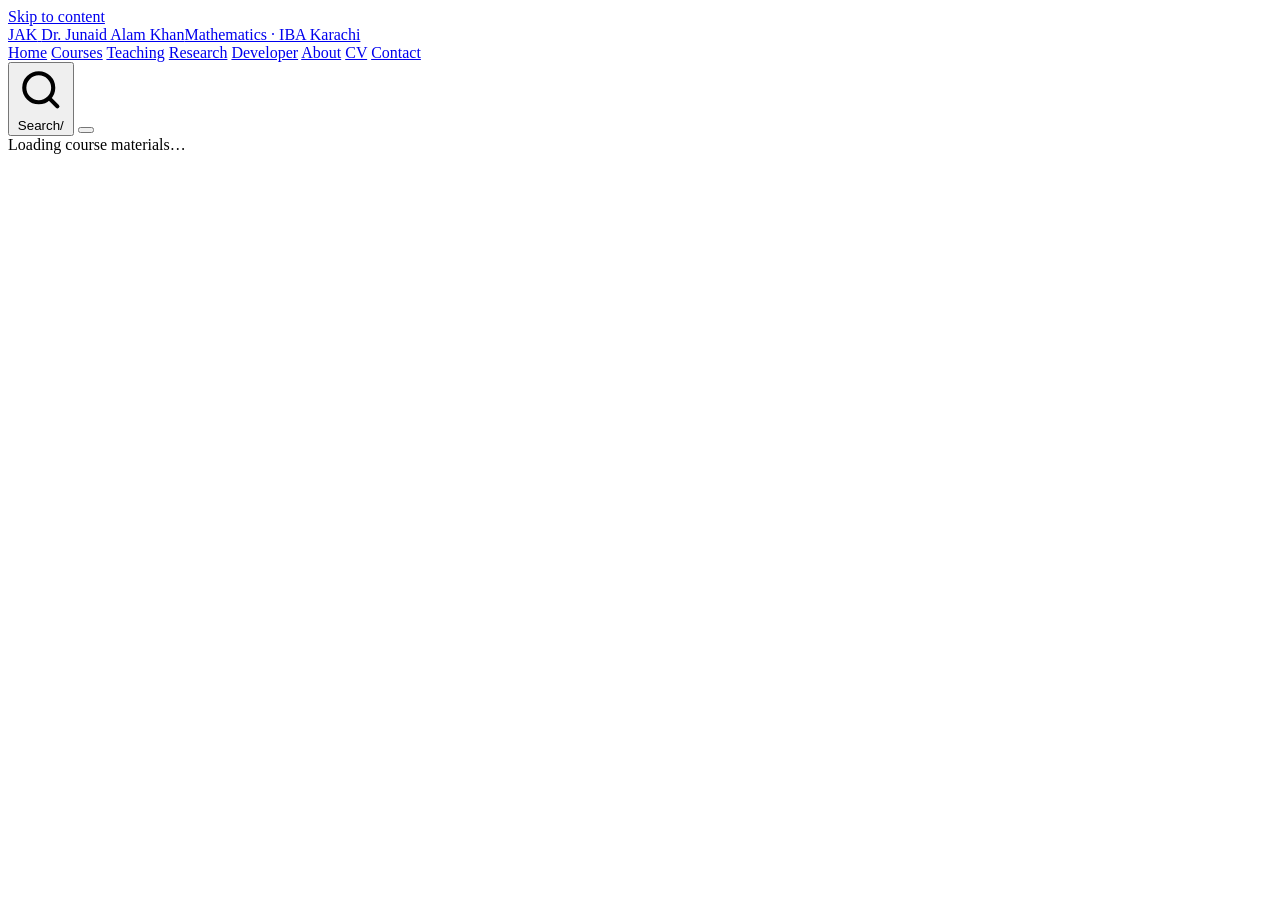
==== index.html @ 167afffb "Add initial HTML structure for the website" ====
<!doctype html>
<html lang="en">
<head>
<meta charset="utf-8">
<meta name="viewport" content="width=device-width, initial-scale=1, viewport-fit=cover">
<title>Dr. Junaid Alam Khan · Mathematics Teaching</title>
<meta name="description" content="Lectures and course materials from Dr. Junaid Alam Khan, Associate Professor of Mathematics, Institute of Business Administration, Karachi.">
<meta property="og:title" content="Dr. Junaid Alam Khan · Mathematics Teaching">
<meta property="og:description" content="Lectures, booklets and videos for Linear Algebra, Graph Theory and 9th &amp; 10th Mathematics.">
<meta property="og:type" content="website">
<meta name="theme-color" content="#15213a">
<link rel="preconnect" href="https://fonts.googleapis.com">
<link rel="preconnect" href="https://fonts.gstatic.com" crossorigin>
<link rel="stylesheet" href="https://fonts.googleapis.com/css2?family=IBM+Plex+Mono:wght@400;500&family=IBM+Plex+Sans:ital,wght@0,400;0,500;0,600;1,400&family=STIX+Two+Text:ital,wght@0,400;0,500;0,600;1,400;1,500&display=swap">
<link rel="stylesheet" href="assets/css/styles.css">
</head>
<body>
<!--APP-START-->
<a class="skip" href="#main">Skip to content</a>
<header class="site-header">
  <div class="wrap header-row">
    <a class="brand" href="#home" aria-label="Home">
      <span class="brand-mark" aria-hidden="true">JAK</span>
      <span class="brand-text"><span class="brand-name" data-bind="name">Dr. Junaid Alam Khan</span><span class="brand-sub" data-bind="brandSub">Mathematics · IBA Karachi</span></span>
    </a>
    <nav class="nav" id="nav" aria-label="Main">
      <a href="#home" data-route="home">Home</a>
      <a href="#courses" data-route="courses">Courses</a>
      <a href="#teaching" data-route="teaching">Teaching</a>
      <a href="#research" data-route="research">Research</a>
      <a href="#developer" data-route="developer">Developer</a>
      <a href="#about" data-route="about">About</a>
      <a href="#cv" data-route="cv">CV</a>
      <a href="#contact" data-route="contact">Contact</a>
    </nav>
    <div class="header-tools">
      <button class="icon-btn search-btn" id="searchBtn" type="button" aria-label="Search lectures and courses">
        <svg viewBox="0 0 24 24" fill="none" stroke="currentColor" stroke-width="2" stroke-linecap="round"><circle cx="11" cy="11" r="7"/><path d="m20 20-3.5-3.5"/></svg>
        <span class="search-label">Search</span><span class="kbd">/</span>
      </button>
      <button class="icon-btn" id="themeBtn" type="button" aria-label="Switch colour theme" title="Theme"></button>
    </div>
  </div>
</header>
<main id="main" tabindex="-1"><div class="loading-shell">Loading course materials…</div></main>
<footer class="site-footer" id="footer"></footer>
<div class="overlay" id="searchOverlay" hidden>
  <div class="search-box" role="dialog" aria-modal="true" aria-label="Search">
    <label class="sr-only" for="searchInput">Search courses and lectures</label>
    <input class="input" id="searchInput" type="search" placeholder="Search lectures, topics, courses…" autocomplete="off">
    <ul class="results" id="searchResults"></ul>
    <div class="search-foot"><span>↑ ↓ to move</span><span>Enter to open</span><span>Esc to close</span></div>
  </div>
</div>
<div class="viewer" id="viewer" hidden role="dialog" aria-modal="true" aria-labelledby="viewerTitle">
  <div class="viewer-bar">
    <div class="viewer-title"><strong id="viewerTitle"></strong><span id="viewerSub"></span></div>
  <button class="icon-btn" id="vClose" type="button" aria-label="Close viewer"><svg viewBox="0 0 24 24" fill="none" stroke="currentColor" stroke-width="2" stroke-linecap="round"><path d="M6 6l12 12M18 6 6 18"/></svg></button>
    <div class="viewer-controls">
      <button class="icon-btn" id="vPrev" type="button" aria-label="Previous page"><svg viewBox="0 0 24 24" fill="none" stroke="currentColor" stroke-width="2" stroke-linecap="round"><path d="m15 18-6-6 6-6"/></svg></button>
      <span class="pg" id="vPage">– / –</span>
      <button class="icon-btn" id="vNext" type="button" aria-label="Next page"><svg viewBox="0 0 24 24" fill="none" stroke="currentColor" stroke-width="2" stroke-linecap="round"><path d="m9 18 6-6-6-6"/></svg></button>
      <button class="icon-btn" id="vOut" type="button" aria-label="Zoom out">−</button>
      <button class="icon-btn" id="vFit" type="button" aria-label="Fit to width">Fit</button>
      <button class="icon-btn" id="vIn" type="button" aria-label="Zoom in">+</button>
      <a class="btn btn-ghost btn-sm" id="vDownload" href="#" download>Download</a>
      <a class="btn btn-ghost btn-sm" id="vOpen" href="#" target="_blank" rel="noopener">New tab</a>
    </div>
  </div>
  <div class="viewer-pages" id="vPages"></div>
</div>
<div class="toast" id="toast" hidden role="status"></div>
<script src="assets/js/app.js"></script>
<!--APP-END-->
</body>
</html>
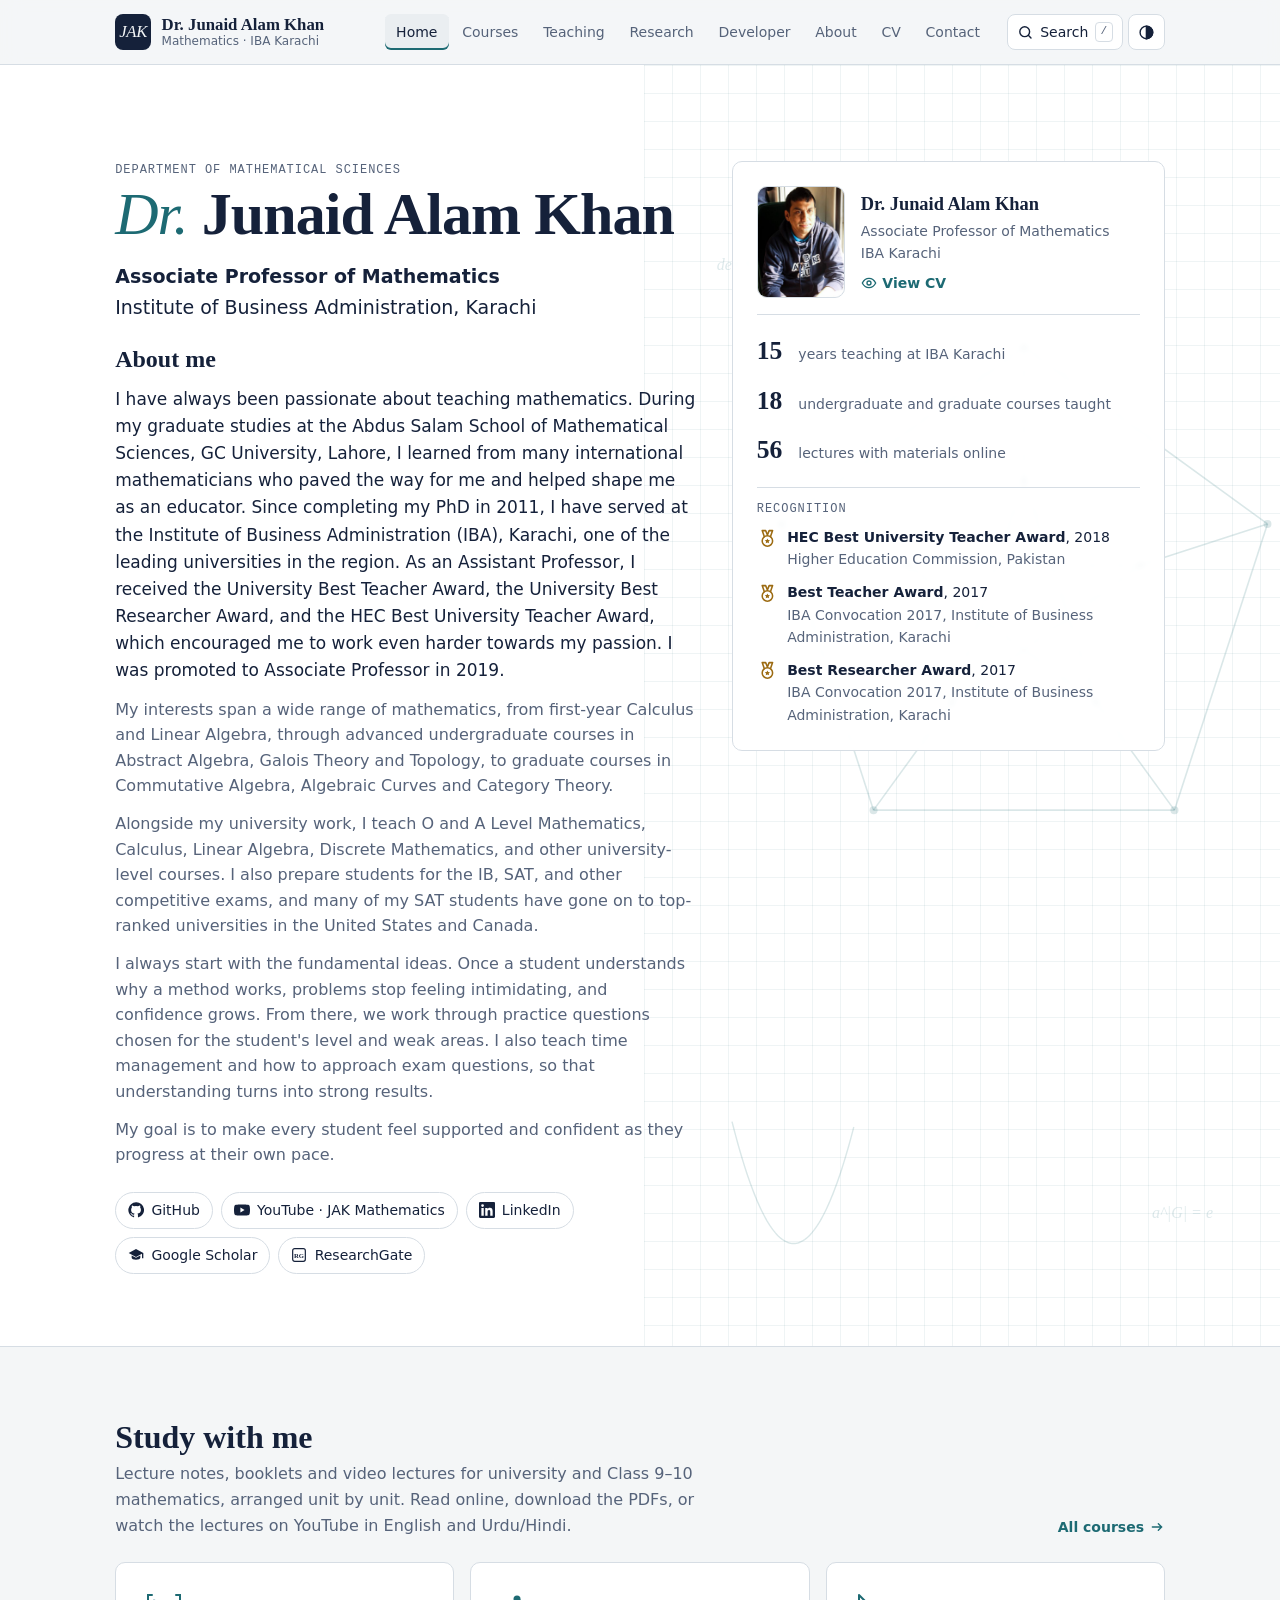
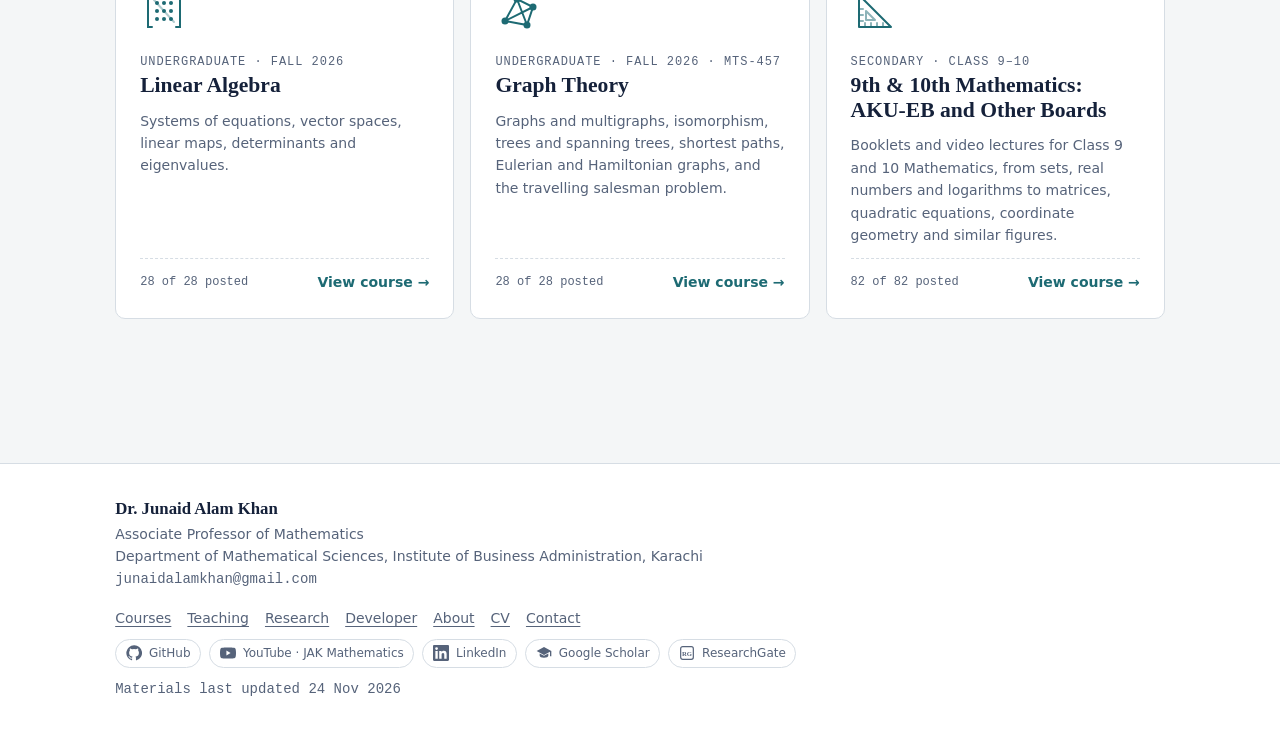
==== commit 709905b9: "Use JAK Mathematics YouTube logo in header" ====
--- a/index.html
+++ b/index.html
@@ -20,7 +20,7 @@
 <header class="site-header">
   <div class="wrap header-row">
     <a class="brand" href="#home" aria-label="Home">
-      <span class="brand-mark" aria-hidden="true">JAK</span>
+      <span class="brand-mark" aria-hidden="true" style="background:transparent;overflow:hidden;border-radius:50%"><img src="https://yt3.googleusercontent.com/DjK13PARuXJI4dAQbsMWTfdMrHl5O_elJr0FSzIFU3KftlFuv2d7QcHW_X3jVZ7Vp2ZA4X-GOw=s160-c-k-c0x00ffffff-no-rj" alt="" width="36" height="36" referrerpolicy="no-referrer" style="width:100%;height:100%;object-fit:cover;display:block" onerror="var p=this.parentNode;p.removeAttribute('style');p.textContent='JAK'"></span>
       <span class="brand-text"><span class="brand-name" data-bind="name">Dr. Junaid Alam Khan</span><span class="brand-sub" data-bind="brandSub">Mathematics · IBA Karachi</span></span>
     </a>
     <nav class="nav" id="nav" aria-label="Main">
--- a/assets/css/styles.css
+++ b/assets/css/styles.css
@@ -0,0 +1,434 @@
+/* Layout: a teaching portal. Typeset like a lecture handout (STIX for mathematics and headings),
+   operated like a course index (Plex Sans body, Plex Mono for lecture numbers, dates, file types). */
+:root {
+  --paper: #f4f6f7;
+  --surface: #ffffff;
+  --sunk: #eaeef1;
+  --ink: #15213a;
+  --muted: #56637a;
+  --line: #d6dde4;
+  --accent: #1d6a73;
+  --accent-ink: #ffffff;
+  --accent-soft: #dcecee;
+  --ochre: #9c6b12;
+  --ochre-soft: #f5ead3;
+  --motif: rgba(29, 106, 115, 0.16);
+  --shadow: 0 1px 2px rgba(21, 33, 58, 0.06), 0 8px 24px -12px rgba(21, 33, 58, 0.18);
+
+  --f-display: "STIX Two Text", "STIX Two", "Cambria", "Times New Roman", serif;
+  --f-body: "IBM Plex Sans", "Segoe UI", system-ui, -apple-system, sans-serif;
+  --f-mono: "IBM Plex Mono", ui-monospace, "SFMono-Regular", Menlo, Consolas, monospace;
+
+  --s-1: 0.25rem; --s-2: 0.5rem; --s-3: 0.75rem; --s-4: 1rem; --s-5: 1.5rem; --s-6: 2rem; --s-7: 3rem; --s-8: 4.5rem;
+  --t-xs: 0.75rem; --t-sm: 0.875rem; --t-md: 1rem; --t-lg: 1.1875rem; --t-xl: 1.5rem; --t-2xl: 2rem; --t-3xl: clamp(2.25rem, 5.2vw, 3.75rem);
+  --radius: 10px;
+  --wrap: 72rem;
+  color-scheme: light;
+}
+@media (prefers-color-scheme: dark) {
+  :root:not([data-theme="light"]) {
+    --paper: #0d131b; --surface: #141c27; --sunk: #1a2432; --ink: #e5eaf0; --muted: #9aa6b6; --line: #273344;
+    --accent: #62b5bd; --accent-ink: #0b1a1c; --accent-soft: #173238; --ochre: #d7a64c; --ochre-soft: #3a2e17;
+    --motif: rgba(98, 181, 189, 0.16);
+    --shadow: 0 1px 2px rgba(0,0,0,.3), 0 10px 28px -14px rgba(0,0,0,.6);
+    color-scheme: dark;
+  }
+}
+:root[data-theme="dark"] {
+  --paper: #0d131b; --surface: #141c27; --sunk: #1a2432; --ink: #e5eaf0; --muted: #9aa6b6; --line: #273344;
+  --accent: #62b5bd; --accent-ink: #0b1a1c; --accent-soft: #173238; --ochre: #d7a64c; --ochre-soft: #3a2e17;
+  --motif: rgba(98, 181, 189, 0.16);
+  --shadow: 0 1px 2px rgba(0,0,0,.3), 0 10px 28px -14px rgba(0,0,0,.6);
+  color-scheme: dark;
+}
+
+*, *::before, *::after { box-sizing: border-box; }
+html { -webkit-text-size-adjust: 100%; scroll-padding-top: 5rem; }
+body {
+  margin: 0; background: var(--paper); color: var(--ink);
+  font-family: var(--f-body); font-size: var(--t-md); line-height: 1.6;
+  -webkit-font-smoothing: antialiased;
+}
+img { max-width: 100%; }
+[hidden] { display: none !important; }
+a { color: var(--accent); text-underline-offset: 3px; text-decoration-thickness: 1px; }
+a:hover { text-decoration-thickness: 2px; }
+:focus-visible { outline: 2px solid var(--accent); outline-offset: 2px; border-radius: 4px; }
+h1, h2, h3, h4 { font-family: var(--f-display); font-weight: 600; line-height: 1.15; text-wrap: balance; margin: 0; }
+h2 { font-size: var(--t-2xl); }
+h3 { font-size: var(--t-lg); }
+p { margin: 0; }
+.mono { font-family: var(--f-mono); font-feature-settings: "tnum"; font-variant-numeric: tabular-nums; }
+.eyebrow { font-family: var(--f-mono); font-size: var(--t-xs); letter-spacing: .08em; text-transform: uppercase; color: var(--muted); }
+.muted { color: var(--muted); }
+.wrap { max-width: var(--wrap); margin-inline: auto; padding-inline: max(16px, 4vw); }
+.skip { position: absolute; left: -999px; top: 0; background: var(--accent); color: var(--accent-ink); padding: .5rem 1rem; z-index: 100; }
+.skip:focus { left: 1rem; }
+.sr-only { position: absolute; width: 1px; height: 1px; overflow: hidden; clip: rect(0 0 0 0); white-space: nowrap; }
+
+/* ---------- Header ---------- */
+.site-header {
+  position: sticky; top: env(safe-area-inset-top, 0px); z-index: 40;
+  background: color-mix(in srgb, var(--paper) 88%, transparent);
+  backdrop-filter: saturate(1.4) blur(10px); -webkit-backdrop-filter: saturate(1.4) blur(10px);
+  border-bottom: 1px solid var(--line);
+}
+.header-row { display: flex; align-items: center; gap: var(--s-4); min-height: 4rem; }
+.brand { display: flex; align-items: center; gap: .65rem; color: var(--ink); text-decoration: none; min-width: 0; }
+.brand-mark {
+  flex: none; width: 2.25rem; height: 2.25rem; border-radius: 8px; display: grid; place-items: center;
+  background: var(--ink); color: var(--paper); font-family: var(--f-display); font-style: italic; font-size: 1.05rem; letter-spacing: -.02em;
+}
+.brand-text { display: flex; flex-direction: column; line-height: 1.15; min-width: 0; }
+.brand-name { font-family: var(--f-display); font-weight: 600; font-size: 1.05rem; white-space: nowrap; }
+.brand-sub { font-size: var(--t-xs); color: var(--muted); white-space: nowrap; overflow: hidden; text-overflow: ellipsis; }
+.nav { margin-left: auto; display: flex; align-items: center; gap: .15rem; }
+.nav a {
+  color: var(--muted); text-decoration: none; font-size: var(--t-sm); font-weight: 500;
+  padding: .45rem .7rem; border-radius: 6px;
+}
+.nav a:hover { color: var(--ink); background: var(--sunk); }
+.nav a[aria-current="page"] { color: var(--ink); background: var(--sunk); box-shadow: inset 0 -2px 0 var(--accent); }
+.header-tools { display: flex; align-items: center; gap: .35rem; }
+.icon-btn {
+  appearance: none; border: 1px solid var(--line); background: var(--surface); color: var(--ink);
+  height: 2.25rem; min-width: 2.25rem; padding: 0 .55rem; border-radius: 8px; cursor: pointer;
+  display: inline-flex; align-items: center; justify-content: center; gap: .4rem; font: inherit; font-size: var(--t-sm);
+}
+.icon-btn:hover { border-color: var(--accent); }
+.icon-btn svg { width: 1.05rem; height: 1.05rem; }
+.kbd { font-family: var(--f-mono); font-size: .7rem; color: var(--muted); border: 1px solid var(--line); border-radius: 4px; padding: 0 .3rem; }
+.menu-btn { display: none; }
+/* Narrow screens: the page links stay visible on top as a scrollable tab row under the name. */
+@media (max-width: 1100px) {
+  .header-row { flex-wrap: wrap; row-gap: 0; min-height: 0; padding-top: .55rem; }
+  .header-tools { margin-left: auto; }
+  .nav {
+    order: 3; flex: 0 0 100%; margin: 0; padding: .35rem 0 .45rem; gap: .1rem;
+    overflow-x: auto; overscroll-behavior-x: contain; scrollbar-width: none; -webkit-overflow-scrolling: touch;
+  }
+  .nav::-webkit-scrollbar { display: none; }
+  .nav { -webkit-mask-image: linear-gradient(to right, #000 calc(100% - 2rem), transparent); mask-image: linear-gradient(to right, #000 calc(100% - 2rem), transparent); }
+  .nav a { flex: none; padding: .4rem .65rem; }
+  .nav a:first-child { padding-left: 0; }
+  .nav a[aria-current="page"] { background: transparent; box-shadow: inset 0 -2px 0 var(--accent); }
+  .menu-btn { display: none; }
+  .search-label, .search-btn .kbd { display: none; }
+}
+@media (max-width: 420px) { .brand-sub { display: none; } }
+
+/* ---------- Buttons, chips ---------- */
+.btn {
+  display: inline-flex; align-items: center; gap: .5rem; justify-content: center;
+  font: inherit; font-weight: 600; font-size: var(--t-sm); text-decoration: none; cursor: pointer;
+  padding: .7rem 1.1rem; border-radius: 8px; border: 1px solid transparent; line-height: 1.2;
+}
+.btn svg { width: 1rem; height: 1rem; flex: none; }
+.btn-primary { background: var(--accent); color: var(--accent-ink); }
+.btn-primary:hover { filter: brightness(1.08); }
+.btn-ghost { background: var(--surface); color: var(--ink); border-color: var(--line); }
+.btn-ghost:hover { border-color: var(--accent); }
+.btn-sm { padding: .42rem .7rem; font-size: var(--t-xs); font-weight: 600; border-radius: 6px; }
+.chip {
+  display: inline-flex; align-items: center; gap: .3rem; font-family: var(--f-mono); font-size: .7rem; letter-spacing: .04em; text-transform: uppercase;
+  padding: .15rem .5rem; border-radius: 999px; background: var(--sunk); color: var(--muted); white-space: nowrap;
+}
+.chip-new { background: var(--ochre-soft); color: var(--ochre); }
+.chip-accent { background: var(--accent-soft); color: var(--accent); }
+.filter-chip {
+  font: inherit; font-size: var(--t-sm); cursor: pointer; padding: .4rem .8rem; border-radius: 999px;
+  border: 1px solid var(--line); background: var(--surface); color: var(--muted);
+}
+.filter-chip[aria-pressed="true"] { background: var(--ink); color: var(--paper); border-color: var(--ink); }
+
+/* ---------- Sections ---------- */
+main { display: block; }
+.section { padding-block: var(--s-8) 0; }
+.section:last-child { padding-bottom: var(--s-8); }
+.section-head { display: flex; align-items: end; justify-content: space-between; gap: var(--s-4); flex-wrap: wrap; margin-bottom: var(--s-5); }
+.section-head p { color: var(--muted); max-width: 38rem; margin-top: .35rem; }
+.link-arrow { font-weight: 600; font-size: var(--t-sm); text-decoration: none; display: inline-flex; gap: .3rem; align-items: center; }
+.link-arrow:hover { text-decoration: underline; }
+.link-arrow svg { width: 1rem; height: 1rem; flex: none; }
+.link-arrow { white-space: nowrap; }
+
+/* ---------- Hero ---------- */
+.hero { position: relative; overflow: hidden; border-bottom: 1px solid var(--line); background: var(--surface); }
+.hero canvas { position: absolute; inset: 0; width: 100%; height: 100%; pointer-events: none; }
+.hero-inner { position: relative; padding-block: clamp(3rem, 8vw, 6rem) clamp(2.5rem, 6vw, 4.5rem); display: grid; gap: var(--s-6); grid-template-columns: minmax(0, 1.35fr) minmax(0, 1fr); align-items: end; }
+.hero h1 { font-size: var(--t-3xl); letter-spacing: -.015em; font-weight: 600; }
+.hero h1 .dr { font-style: italic; font-weight: 500; color: var(--accent); }
+.hero-role { margin-top: var(--s-3); font-size: var(--t-lg); }
+.hero-role strong { font-weight: 600; }
+.hero-intro { margin-top: var(--s-4); color: var(--muted); max-width: 36rem; font-size: 1.0625rem; }
+.hero-cta { display: flex; flex-wrap: wrap; gap: var(--s-3); margin-top: var(--s-5); }
+.hero-card {
+  background: color-mix(in srgb, var(--surface) 92%, transparent); border: 1px solid var(--line); border-radius: var(--radius);
+  padding: var(--s-5); display: grid; gap: var(--s-4); backdrop-filter: blur(2px);
+}
+.hero-card dl { margin: 0; display: grid; grid-template-columns: auto 1fr; gap: .55rem 1rem; align-items: baseline; }
+.hero-card dt { font-family: var(--f-display); font-size: 1.6rem; font-weight: 600; font-variant-numeric: tabular-nums; }
+.hero-card dd { margin: 0; color: var(--muted); font-size: var(--t-sm); }
+.hero-card .award-line { display: flex; gap: .6rem; align-items: start; padding-top: var(--s-3); border-top: 1px solid var(--line); font-size: var(--t-sm); }
+.hero-card .award-line svg { flex: none; width: 1.3rem; height: 1.3rem; color: var(--ochre); margin-top: .1rem; }
+@media (max-width: 820px) { .hero-inner { grid-template-columns: 1fr; align-items: start; } }
+
+.announce { background: var(--accent-soft); color: var(--ink); border-bottom: 1px solid var(--line); font-size: var(--t-sm); }
+.announce .wrap { display: flex; gap: .6rem; align-items: center; padding-block: .6rem; }
+.announce a { font-weight: 600; }
+
+/* ---------- Course cards ---------- */
+.course-grid { display: grid; gap: var(--s-4); grid-template-columns: repeat(auto-fill, minmax(min(100%, 15.5rem), 1fr)); }
+.course-card {
+  position: relative; display: flex; flex-direction: column; gap: var(--s-3);
+  background: var(--surface); border: 1px solid var(--line); border-radius: var(--radius); padding: var(--s-5);
+  color: var(--ink); text-decoration: none; transition: border-color .15s, transform .15s, box-shadow .15s;
+}
+.course-card:hover { border-color: var(--accent); box-shadow: var(--shadow); transform: translateY(-2px); }
+.course-card .glyph { width: 3rem; height: 3rem; color: var(--accent); }
+.course-card h3 { font-size: 1.35rem; }
+.course-card p { color: var(--muted); font-size: var(--t-sm); flex: 1; }
+.course-meta { display: flex; justify-content: space-between; align-items: center; gap: .5rem; padding-top: var(--s-3); border-top: 1px dashed var(--line); font-size: var(--t-xs); }
+.course-meta .count { font-family: var(--f-mono); color: var(--muted); }
+.course-meta .go { font-weight: 600; color: var(--accent); font-size: var(--t-sm); white-space: nowrap; }
+@media (prefers-reduced-motion: reduce) { .course-card, .course-card:hover { transition: none; transform: none; } }
+
+/* ---------- Material rows ---------- */
+.material-list { list-style: none; margin: 0; padding: 0; background: var(--surface); border: 1px solid var(--line); border-radius: var(--radius); }
+.material { display: grid; grid-template-columns: 4.5rem minmax(0, 1fr) auto; gap: var(--s-4); align-items: center; padding: var(--s-4) var(--s-5); border-top: 1px solid var(--line); }
+.material:first-child { border-top: 0; }
+.material .num { font-family: var(--f-mono); font-size: var(--t-xs); color: var(--muted); line-height: 1.3; }
+.material .num b { display: block; font-family: var(--f-display); font-size: 1.6rem; color: var(--ink); font-weight: 500; font-variant-numeric: tabular-nums; }
+.material h3 { font-size: 1.125rem; }
+.material .sub { display: flex; flex-wrap: wrap; gap: .35rem .75rem; align-items: center; font-size: var(--t-xs); color: var(--muted); margin-top: .3rem; }
+.material .summary { font-size: var(--t-sm); color: var(--muted); margin-top: .35rem; max-width: 46rem; }
+.material .actions { display: flex; flex-wrap: wrap; gap: .4rem; justify-content: flex-end; }
+.material.pending h3 { color: var(--muted); }
+.material.flash { animation: flash 1.6s ease-out; }
+@keyframes flash { from { background: var(--accent-soft); } to { background: transparent; } }
+@media (max-width: 680px) {
+  .material { grid-template-columns: 3rem minmax(0, 1fr); padding: var(--s-4); }
+  .material .actions { grid-column: 1 / -1; justify-content: flex-start; }
+  .material .num b { font-size: 1.3rem; }
+}
+
+/* ---------- Course page ---------- */
+.course-hero { background: var(--surface); border-bottom: 1px solid var(--line); }
+.course-hero .wrap { padding-block: var(--s-6) var(--s-6); display: grid; grid-template-columns: minmax(0, 1fr) auto; gap: var(--s-5); align-items: start; }
+.crumbs { font-size: var(--t-sm); color: var(--muted); margin-bottom: var(--s-3); }
+.crumbs a { color: var(--muted); }
+.course-hero h1 { font-size: clamp(2rem, 4.5vw, 3rem); }
+.course-hero .lede { margin-top: var(--s-3); max-width: 44rem; color: var(--muted); }
+.course-hero .glyph { width: 5.5rem; height: 5.5rem; color: var(--accent); opacity: .9; }
+.facts { display: flex; flex-wrap: wrap; gap: var(--s-2) var(--s-5); margin-top: var(--s-4); font-size: var(--t-sm); }
+.facts div { display: flex; flex-direction: column; }
+.facts span:first-child { font-family: var(--f-mono); font-size: .7rem; letter-spacing: .06em; text-transform: uppercase; color: var(--muted); }
+@media (max-width: 620px) { .course-hero .glyph { display: none; } .course-hero .wrap { grid-template-columns: 1fr; } }
+
+.toolbar { display: flex; flex-wrap: wrap; gap: var(--s-3); align-items: center; margin-bottom: var(--s-5); }
+.toolbar .field { flex: 1 1 16rem; min-width: 0; position: relative; }
+.toolbar .field svg { position: absolute; left: .75rem; top: 50%; transform: translateY(-50%); width: 1rem; height: 1rem; color: var(--muted); }
+.input, .select {
+  width: 100%; font: inherit; font-size: var(--t-sm); color: var(--ink); background: var(--surface);
+  border: 1px solid var(--line); border-radius: 8px; padding: .6rem .8rem;
+}
+.toolbar .input { padding-left: 2.2rem; }
+.select { width: auto; }
+.chips { display: flex; flex-wrap: wrap; gap: .4rem; }
+.topic-group { margin-bottom: var(--s-6); }
+.topic-group > h2 { font-size: var(--t-xl); margin-bottom: var(--s-3); display: flex; gap: .6rem; align-items: baseline; }
+.topic-group > h2 .count { font-family: var(--f-mono); font-size: var(--t-xs); color: var(--muted); font-weight: 400; }
+.empty { padding: var(--s-6); text-align: center; color: var(--muted); background: var(--surface); border: 1px dashed var(--line); border-radius: var(--radius); }
+
+/* ---------- Generic prose / panels ---------- */
+.two-col { display: grid; grid-template-columns: minmax(0, 1fr) minmax(0, 1fr); gap: var(--s-6); }
+@media (max-width: 820px) { .two-col { grid-template-columns: 1fr; } }
+.prose { max-width: 40rem; }
+.prose p + p { margin-top: var(--s-4); }
+.lead { font-size: var(--t-lg); }
+.panel { background: var(--surface); border: 1px solid var(--line); border-radius: var(--radius); padding: var(--s-5); }
+.approach { display: grid; gap: var(--s-4); grid-template-columns: repeat(auto-fit, minmax(min(100%, 14rem), 1fr)); }
+.approach h3 { font-size: 1.1rem; margin-bottom: .35rem; }
+.approach p { color: var(--muted); font-size: var(--t-sm); }
+.approach .sym { font-family: var(--f-display); font-style: italic; color: var(--accent); font-size: 1.4rem; line-height: 1; margin-bottom: .6rem; display: block; }
+
+.awards { list-style: none; margin: 0; padding: 0; display: grid; gap: var(--s-3); }
+.award { display: grid; grid-template-columns: 3.5rem minmax(0, 1fr); gap: var(--s-3); align-items: baseline; padding: var(--s-3) 0; border-top: 1px solid var(--line); }
+.award:first-child { border-top: 0; }
+.award .yr { font-family: var(--f-mono); color: var(--muted); font-size: var(--t-sm); }
+.award strong { font-family: var(--f-display); font-size: 1.1rem; font-weight: 600; display: block; }
+.award span { color: var(--muted); font-size: var(--t-sm); }
+.award.teaching strong { color: var(--ink); }
+.award.teaching .yr { color: var(--ochre); font-weight: 600; }
+
+.timeline { list-style: none; margin: 0; padding: 0; }
+.timeline > li { display: grid; grid-template-columns: 11rem minmax(0, 1fr); gap: var(--s-4); padding: var(--s-4) 0; border-top: 1px solid var(--line); }
+.timeline > li:first-child { border-top: 0; }
+.timeline .when { font-family: var(--f-mono); font-size: var(--t-xs); color: var(--muted); padding-top: .2rem; }
+.timeline strong { font-family: var(--f-display); font-size: 1.1rem; font-weight: 600; display: block; }
+.timeline .where { color: var(--muted); font-size: var(--t-sm); }
+.timeline ul { margin: .4rem 0 0; padding-left: 1.1rem; font-size: var(--t-sm); color: var(--muted); }
+@media (max-width: 620px) { .timeline > li { grid-template-columns: 1fr; gap: .2rem; } }
+
+.cv-section { padding-block: var(--s-6) 0; }
+.cv-section > h2 { font-size: var(--t-xl); padding-bottom: var(--s-3); border-bottom: 2px solid var(--ink); margin-bottom: var(--s-2); }
+
+.taught { display: grid; grid-template-columns: repeat(auto-fill, minmax(min(100%, 16rem), 1fr)); gap: 0 var(--s-5); list-style: none; margin: 0; padding: 0; }
+.taught li { display: flex; justify-content: space-between; gap: .5rem; align-items: center; padding: .6rem 0; border-top: 1px solid var(--line); }
+.taught a { font-weight: 500; }
+
+details.fold { background: var(--surface); border: 1px solid var(--line); border-radius: var(--radius); }
+details.fold + details.fold { margin-top: var(--s-3); }
+details.fold summary { cursor: pointer; padding: var(--s-4) var(--s-5); font-weight: 600; display: flex; justify-content: space-between; gap: 1rem; list-style: none; }
+details.fold summary::-webkit-details-marker { display: none; }
+details.fold summary::after { content: "+"; font-family: var(--f-mono); color: var(--muted); }
+details.fold[open] summary::after { content: "−"; }
+details.fold .fold-body { padding: 0 var(--s-5) var(--s-4); }
+.plain-list { list-style: none; margin: 0; padding: 0; }
+.plain-list li { padding: .55rem 0; border-top: 1px solid var(--line); font-size: var(--t-sm); display: grid; grid-template-columns: minmax(0, 1fr) auto; gap: 1rem; }
+.plain-list li:first-child { border-top: 0; }
+.plain-list .yr { font-family: var(--f-mono); color: var(--muted); }
+.pub-title { font-weight: 600; color: var(--ink); }
+
+.stat-row { display: flex; flex-wrap: wrap; gap: var(--s-5); margin: var(--s-4) 0; }
+.stat-row div { display: flex; flex-direction: column; }
+.stat-row b { font-family: var(--f-display); font-size: var(--t-2xl); font-weight: 600; line-height: 1; font-variant-numeric: tabular-nums; }
+.stat-row span { font-size: var(--t-xs); color: var(--muted); margin-top: .3rem; }
+
+.page-head { background: var(--surface); border-bottom: 1px solid var(--line); }
+.page-head .wrap { padding-block: var(--s-7) var(--s-6); }
+.page-head h1 { font-size: clamp(2rem, 4.5vw, 3rem); }
+.page-head p { margin-top: var(--s-3); color: var(--muted); max-width: 44rem; }
+
+.contact-card { display: grid; gap: var(--s-4); }
+.contact-line { display: flex; flex-wrap: wrap; align-items: center; gap: .6rem; }
+.contact-line .addr { font-family: var(--f-mono); font-size: var(--t-md); user-select: all; word-break: break-all; }
+
+/* ---------- Footer ---------- */
+.site-footer { margin-top: var(--s-8); border-top: 1px solid var(--line); background: var(--surface); font-size: var(--t-sm); color: var(--muted); }
+.site-footer .wrap { padding-block: var(--s-6); display: flex; flex-wrap: wrap; gap: var(--s-4) var(--s-6); justify-content: space-between; }
+.site-footer strong { color: var(--ink); font-family: var(--f-display); font-size: 1.05rem; }
+.site-footer nav { display: flex; flex-wrap: wrap; gap: .3rem 1rem; }
+.site-footer a { color: var(--muted); }
+
+/* ---------- Search overlay ---------- */
+.overlay { position: fixed; inset: 0; z-index: 80; background: rgba(9, 14, 22, .55); display: flex; justify-content: center; align-items: flex-start; padding: calc(env(safe-area-inset-top, 0px) + 8vh) 16px 16px; }
+.search-box { width: min(40rem, 100%); background: var(--surface); border: 1px solid var(--line); border-radius: 12px; box-shadow: var(--shadow); overflow: hidden; display: flex; flex-direction: column; max-height: 80vh; }
+.search-box .input { border: 0; border-bottom: 1px solid var(--line); border-radius: 0; font-size: var(--t-lg); padding: 1rem 1.1rem; }
+.search-box .input:focus { outline: none; }
+.results { overflow-y: auto; list-style: none; margin: 0; padding: .4rem; }
+.results li a { display: grid; grid-template-columns: minmax(0, 1fr) auto; gap: .5rem; padding: .6rem .75rem; border-radius: 8px; color: var(--ink); text-decoration: none; }
+.results li a:hover, .results li a.active { background: var(--sunk); }
+.results .r-title { font-weight: 500; }
+.results .r-sub { font-size: var(--t-xs); color: var(--muted); grid-column: 1; }
+.results .chip { grid-row: 1 / span 2; grid-column: 2; align-self: center; }
+.results .none { padding: 1rem; color: var(--muted); font-size: var(--t-sm); }
+.search-foot { border-top: 1px solid var(--line); padding: .5rem 1rem; font-size: var(--t-xs); color: var(--muted); display: flex; gap: 1rem; }
+
+/* ---------- PDF viewer ---------- */
+.viewer { position: fixed; inset: 0; z-index: 90; background: var(--paper); display: flex; flex-direction: column; }
+.viewer-bar {
+  display: flex; align-items: center; gap: .5rem; flex-wrap: wrap;
+  padding: calc(env(safe-area-inset-top, 0px) + .6rem) max(16px, 2vw) .6rem; background: var(--surface); border-bottom: 1px solid var(--line);
+}
+.viewer-title { flex: 1 1 14rem; min-width: 0; }
+#vClose { order: 3; }
+@media (max-width: 700px) { #vClose { order: 0; } .viewer-controls { width: 100%; } }
+.viewer-title strong { display: block; font-family: var(--f-display); font-size: 1.1rem; white-space: nowrap; overflow: hidden; text-overflow: ellipsis; }
+.viewer-title span { font-size: var(--t-xs); color: var(--muted); }
+.viewer-controls { display: flex; align-items: center; gap: .35rem; flex-wrap: wrap; }
+.viewer-controls .pg { font-family: var(--f-mono); font-size: var(--t-xs); color: var(--muted); min-width: 4.5rem; text-align: center; }
+.viewer-pages { position: relative; flex: 1; overflow: auto; padding: 1rem max(16px, 2vw) calc(env(safe-area-inset-bottom, 0px) + 2rem); display: flex; flex-direction: column; align-items: center; gap: 1rem; background: var(--sunk); }
+.viewer-pages .page { flex: none; background: #fff; box-shadow: var(--shadow); max-width: none; position: relative; }
+.viewer-pages canvas { display: block; }
+.viewer-msg { margin: auto; text-align: center; color: var(--muted); max-width: 28rem; display: grid; gap: 1rem; justify-items: center; }
+.spinner { width: 2rem; height: 2rem; border: 3px solid var(--line); border-top-color: var(--accent); border-radius: 50%; animation: spin .8s linear infinite; }
+@keyframes spin { to { transform: rotate(360deg); } }
+@media (prefers-reduced-motion: reduce) { .spinner { animation-duration: 3s; } .material.flash { animation: none; } }
+
+.toast { position: fixed; left: 50%; bottom: calc(env(safe-area-inset-bottom, 0px) + 1.5rem); transform: translateX(-50%); background: var(--ink); color: var(--paper); padding: .6rem 1rem; border-radius: 8px; font-size: var(--t-sm); z-index: 100; box-shadow: var(--shadow); }
+.loading-shell { padding: 20vh 16px; text-align: center; color: var(--muted); }
+
+/* ---------- Social links ---------- */
+.social { display: flex; flex-wrap: wrap; gap: .5rem; margin-top: var(--s-4); }
+.social-link {
+  display: inline-flex; align-items: center; gap: .45rem; padding: .4rem .75rem; border-radius: 999px;
+  border: 1px solid var(--line); background: var(--surface); color: var(--ink); text-decoration: none; font-size: var(--t-sm); font-weight: 500;
+}
+.social-link:hover { border-color: var(--accent); color: var(--accent); }
+.social-link svg { width: 1rem; height: 1rem; flex: none; }
+.social-sm { padding: .25rem .6rem; font-size: var(--t-xs); }
+.site-footer .social { margin-top: 0; }
+.contact-card .social { margin-top: .25rem; }
+
+/* ---------- Research ---------- */
+.pubs { list-style: none; margin: 0; padding: 0; background: var(--surface); border: 1px solid var(--line); border-radius: var(--radius); counter-reset: pub; }
+.pubs > li { display: grid; grid-template-columns: 3.5rem minmax(0, 1fr); gap: var(--s-4); padding: var(--s-4) var(--s-5); border-top: 1px solid var(--line); font-size: var(--t-sm); }
+.pubs > li:first-child { border-top: 0; }
+.pubs .yr { font-family: var(--f-mono); color: var(--muted); padding-top: .1rem; }
+.pubs .pub-title { font-family: var(--f-display); font-size: 1.05rem; font-weight: 600; }
+.pubs a { word-break: break-all; }
+@media (max-width: 560px) { .pubs > li { grid-template-columns: 1fr; gap: .2rem; padding: var(--s-4); } }
+
+/* ---------- Developer ---------- */
+.lib-grid { display: grid; gap: var(--s-4); grid-template-columns: repeat(auto-fill, minmax(min(100%, 21rem), 1fr)); }
+.lib { background: var(--surface); border: 1px solid var(--line); border-radius: var(--radius); padding: var(--s-5); display: flex; flex-direction: column; gap: .5rem; min-width: 0; }
+.lib-head { display: flex; justify-content: space-between; align-items: center; gap: .5rem; flex-wrap: wrap; }
+.lib-name { font-family: var(--f-mono); font-size: var(--t-sm); color: var(--accent); background: var(--accent-soft); padding: .15rem .45rem; border-radius: 4px; }
+.lib h3 { font-size: 1.2rem; }
+.lib-plat { font-size: var(--t-xs); }
+.lib p:not(.lib-plat) { font-size: var(--t-sm); flex: 1; }
+.lib-actions { display: flex; flex-wrap: wrap; gap: .4rem; margin-top: .4rem; }
+code { font-family: var(--f-mono); font-size: .9em; }
+.link-list { list-style: none; margin: 0; padding: 0; display: grid; gap: .6rem; grid-template-columns: repeat(auto-fill, minmax(min(100%, 20rem), 1fr)); }
+.link-list a { display: flex; justify-content: space-between; align-items: center; gap: 1rem; padding: var(--s-4); background: var(--surface); border: 1px solid var(--line); border-radius: var(--radius); color: var(--ink); text-decoration: none; height: 100%; }
+.link-list a:hover { border-color: var(--accent); }
+.link-list a > span { display: flex; flex-direction: column; min-width: 0; }
+.link-list .muted { font-size: var(--t-xs); }
+.link-list svg { width: 1rem; height: 1rem; flex: none; color: var(--muted); }
+
+.drive-frame { flex: 1; width: min(100%, 72rem); min-height: 70vh; border: 1px solid var(--line); border-radius: 6px; background: #fff; }
+.drive-note { font-size: var(--t-xs); color: var(--muted); text-align: center; }
+
+.btn-video { background: var(--surface); color: var(--ink); border-color: var(--line); }
+.btn-video svg { color: #e0262b; }
+.btn-video:hover { border-color: #e0262b; }
+.chip-video { background: color-mix(in srgb, #e0262b 12%, transparent); color: var(--ink); }
+
+.course-grid-fit { grid-template-columns: repeat(auto-fit, minmax(min(100%, 15.5rem), 1fr)); }
+
+.unit-bar { display: flex; flex-wrap: wrap; align-items: center; justify-content: space-between; gap: .6rem 1rem; margin: -.25rem 0 var(--s-3); padding: var(--s-3) var(--s-4); background: var(--accent-soft); border-radius: var(--radius); }
+.unit-bar p { font-size: var(--t-sm); color: var(--ink); max-width: 40rem; }
+.unit-actions { display: flex; flex-wrap: wrap; gap: .4rem; }
+
+.unit-nav { display: flex; justify-content: space-between; gap: .5rem; flex-wrap: wrap; margin-top: var(--s-5); }
+
+/* ---------- Portrait ---------- */
+.portrait { display: block; object-fit: cover; object-position: center 20%; border-radius: 10px; background: var(--sunk); border: 1px solid var(--line); max-width: 100%; }
+.hero-id { display: flex; align-items: center; gap: var(--s-4); padding-bottom: var(--s-4); border-bottom: 1px solid var(--line); }
+.hero-id .portrait { width: 5.5rem; height: 7rem; flex: none; }
+.hero-id div { display: flex; flex-direction: column; min-width: 0; font-size: var(--t-sm); color: var(--muted); }
+.hero-id strong { font-family: var(--f-display); font-size: 1.15rem; color: var(--ink); font-weight: 600; }
+.about-head { display: flex; align-items: center; gap: var(--s-6); }
+.portrait-lg { width: 11rem; height: 14rem; flex: none; box-shadow: var(--shadow); }
+@media (max-width: 620px) {
+  .about-head { flex-direction: column; align-items: flex-start; gap: var(--s-4); }
+  .portrait-lg { width: 8.5rem; height: 11rem; }
+}
+
+/* ---------- About me (hero) ---------- */
+.about-me { margin-top: var(--s-5); max-width: 38rem; display: grid; gap: var(--s-3); }
+.about-me h2 { font-size: var(--t-xl); }
+.about-me p { color: var(--muted); font-size: 1rem; }
+.about-me p:first-of-type { color: var(--ink); font-size: 1.0625rem; }
+.hero-inner { align-items: start; }
+.cv-link { display: inline-flex; align-items: center; gap: .35rem; margin-top: .45rem; font-weight: 600; font-size: var(--t-sm); text-decoration: none; }
+.cv-link:hover { text-decoration: underline; }
+.cv-link svg { width: 1rem; height: 1rem; }
+.hero .social { margin-top: var(--s-5); }
+
+.hero-awards { padding-top: var(--s-3); border-top: 1px solid var(--line); }
+.hero-awards ul { list-style: none; margin: .4rem 0 0; padding: 0; display: grid; gap: .65rem; }
+.hero-awards .award-line { padding-top: 0; border-top: 0; }
+
+.contact-card { max-width: 44rem; }
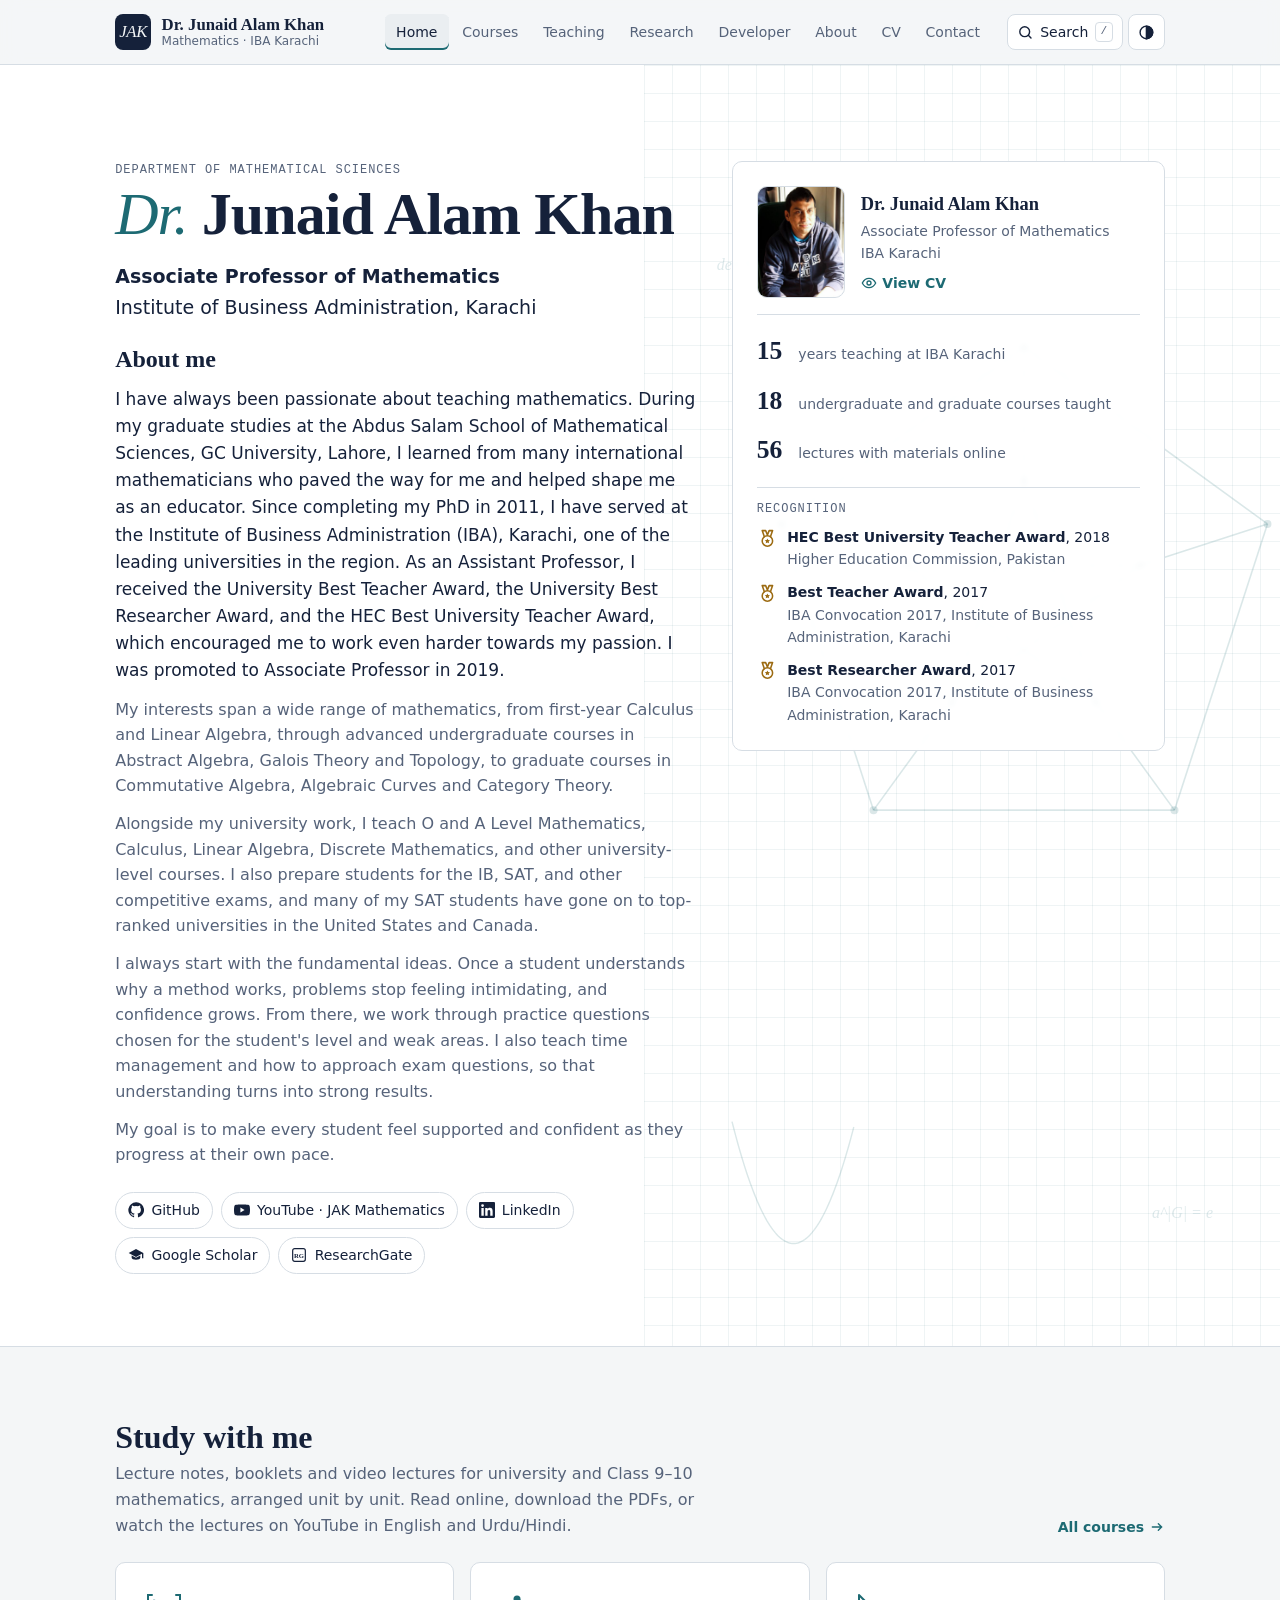
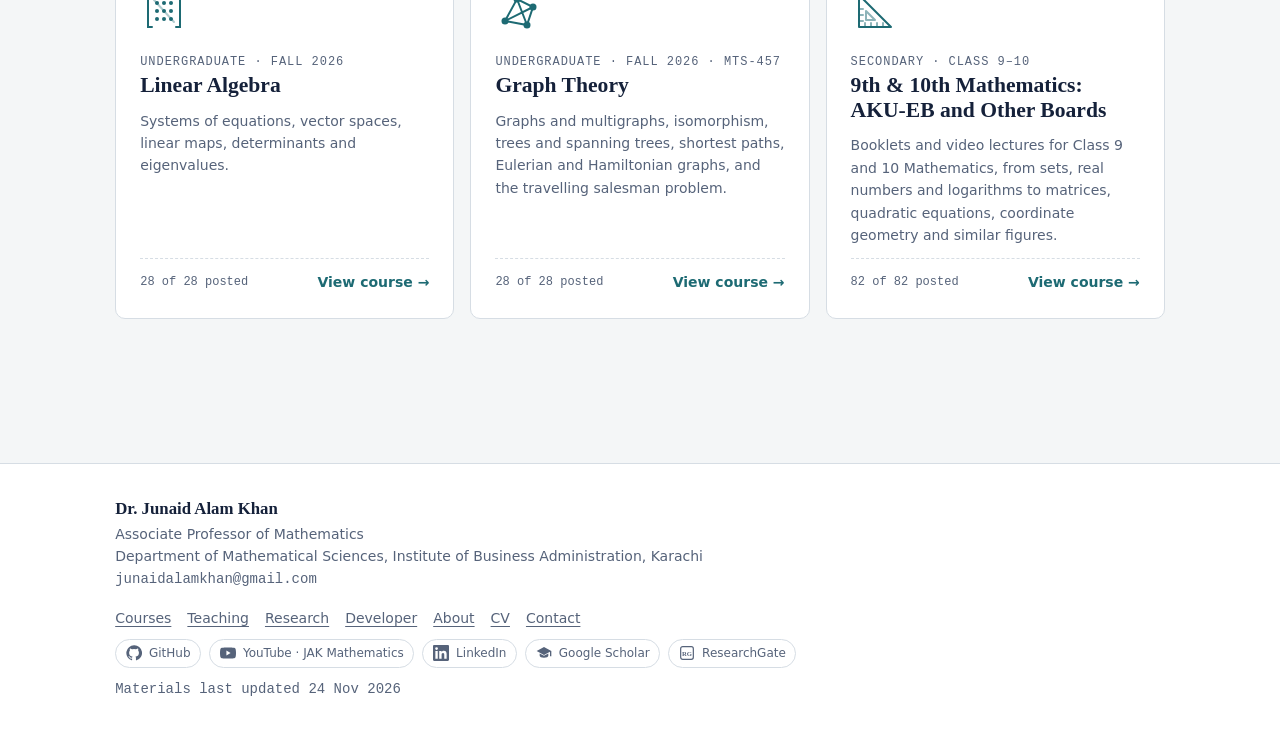
==== commit b3c76201: "Make header logo bigger Initial HTML structure for the mathematics teaching website, including metad" ====
--- a/index.html
+++ b/index.html
@@ -20,7 +20,7 @@
 <header class="site-header">
   <div class="wrap header-row">
     <a class="brand" href="#home" aria-label="Home">
-      <span class="brand-mark" aria-hidden="true" style="background:transparent;overflow:hidden;border-radius:50%"><img src="https://yt3.googleusercontent.com/DjK13PARuXJI4dAQbsMWTfdMrHl5O_elJr0FSzIFU3KftlFuv2d7QcHW_X3jVZ7Vp2ZA4X-GOw=s160-c-k-c0x00ffffff-no-rj" alt="" width="36" height="36" referrerpolicy="no-referrer" style="width:100%;height:100%;object-fit:cover;display:block" onerror="var p=this.parentNode;p.removeAttribute('style');p.textContent='JAK'"></span>
+      <span class="brand-mark" aria-hidden="true" style="background:transparent;overflow:hidden;border-radius:50%;width:2.9rem;height:2.9rem"><img src="https://yt3.googleusercontent.com/DjK13PARuXJI4dAQbsMWTfdMrHl5O_elJr0FSzIFU3KftlFuv2d7QcHW_X3jVZ7Vp2ZA4X-GOw=s160-c-k-c0x00ffffff-no-rj" alt="" width="46" height="46" referrerpolicy="no-referrer" style="width:100%;height:100%;object-fit:cover;display:block" onerror="var p=this.parentNode;p.removeAttribute('style');p.textContent='JAK'"></span>
       <span class="brand-text"><span class="brand-name" data-bind="name">Dr. Junaid Alam Khan</span><span class="brand-sub" data-bind="brandSub">Mathematics · IBA Karachi</span></span>
     </a>
     <nav class="nav" id="nav" aria-label="Main">
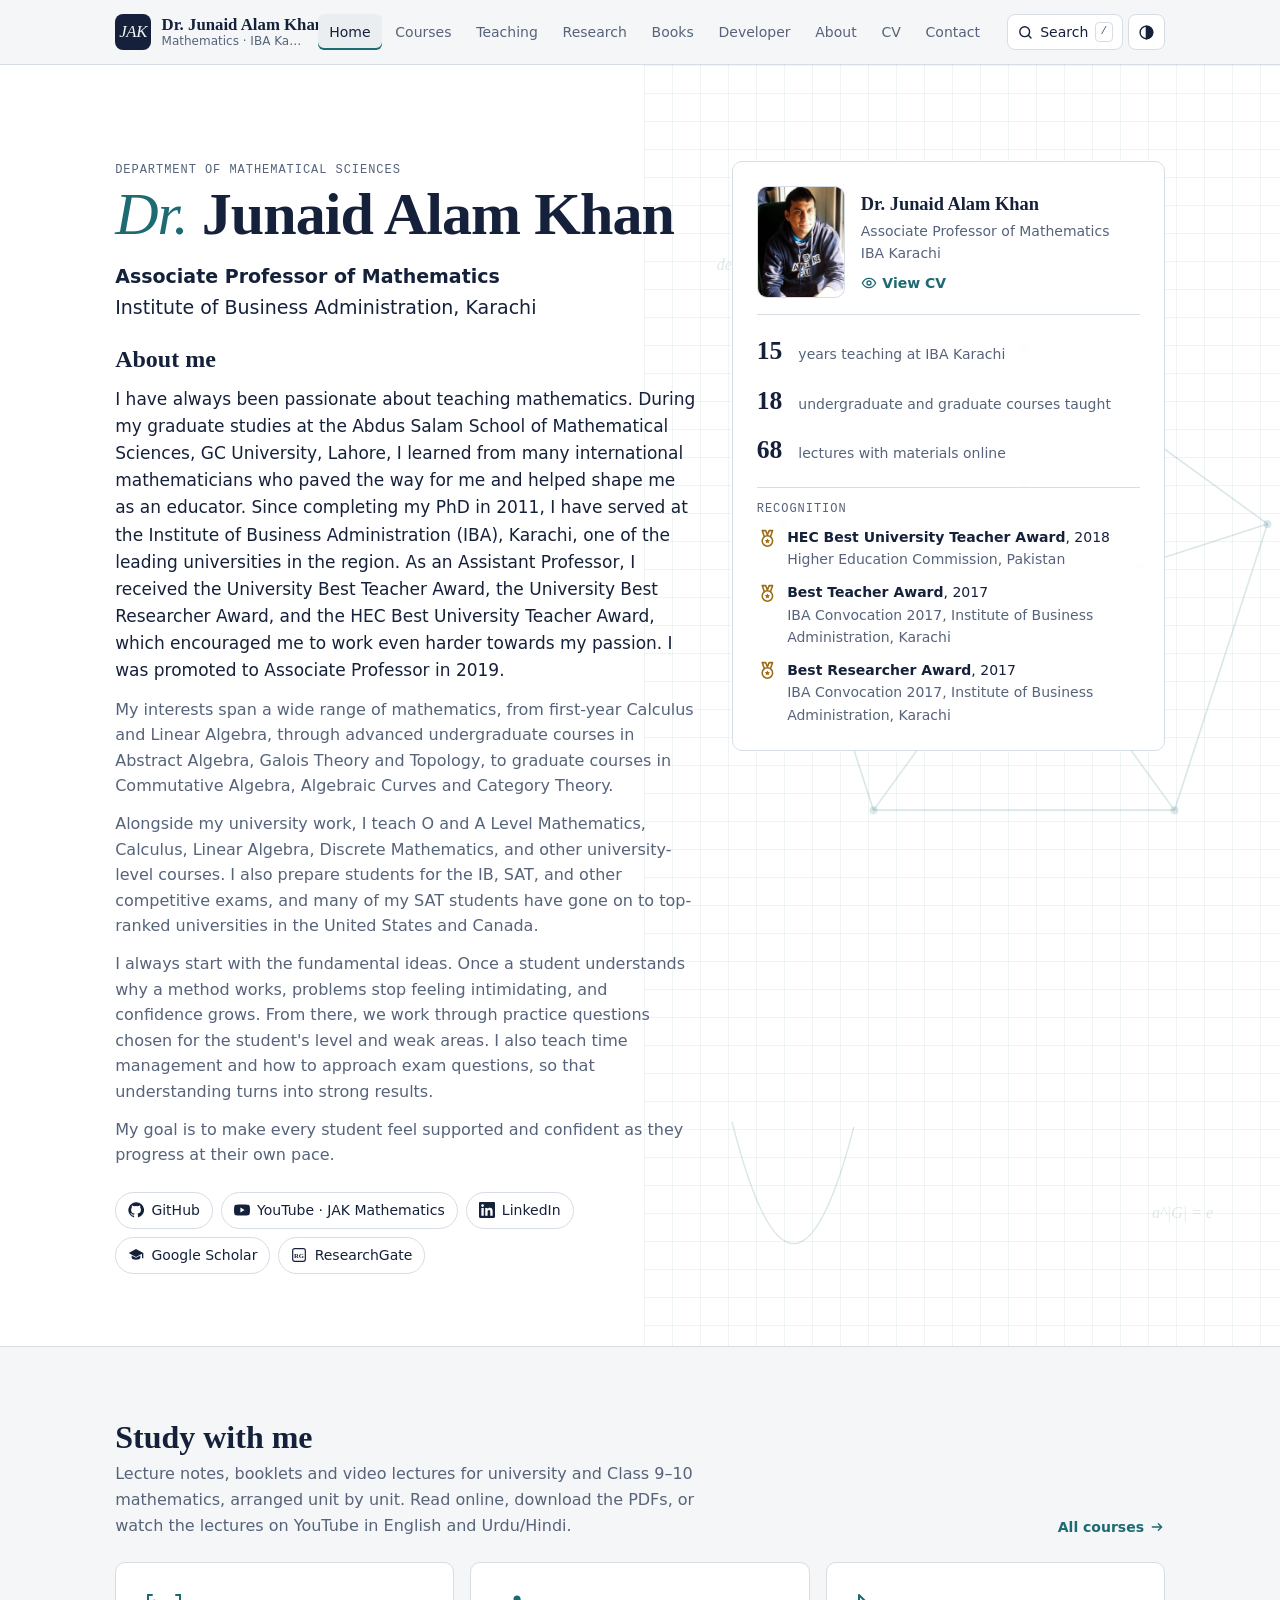
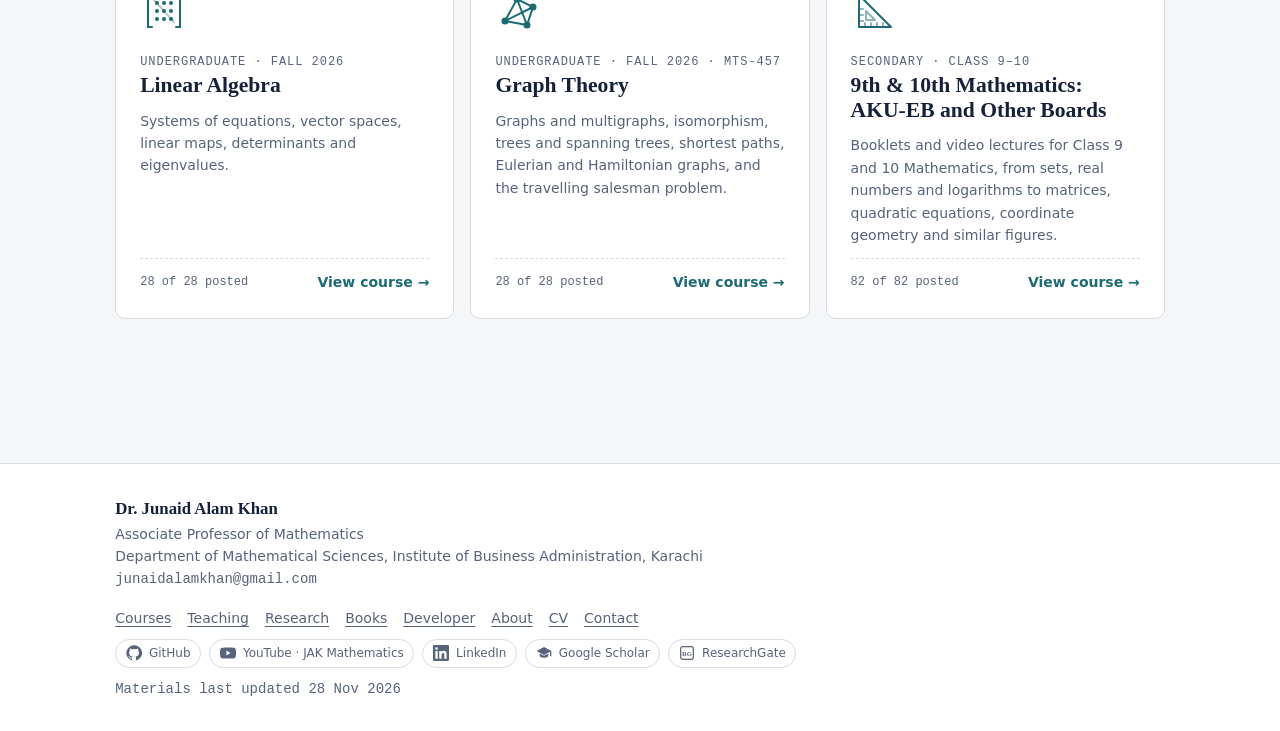
==== commit 0a0e5846: "Add Books tab to navigation" ====
--- a/index.html
+++ b/index.html
@@ -28,6 +28,7 @@
       <a href="#courses" data-route="courses">Courses</a>
       <a href="#teaching" data-route="teaching">Teaching</a>
       <a href="#research" data-route="research">Research</a>
+      <a href="#books" data-route="books">Books</a>
       <a href="#developer" data-route="developer">Developer</a>
       <a href="#about" data-route="about">About</a>
       <a href="#cv" data-route="cv">CV</a>
